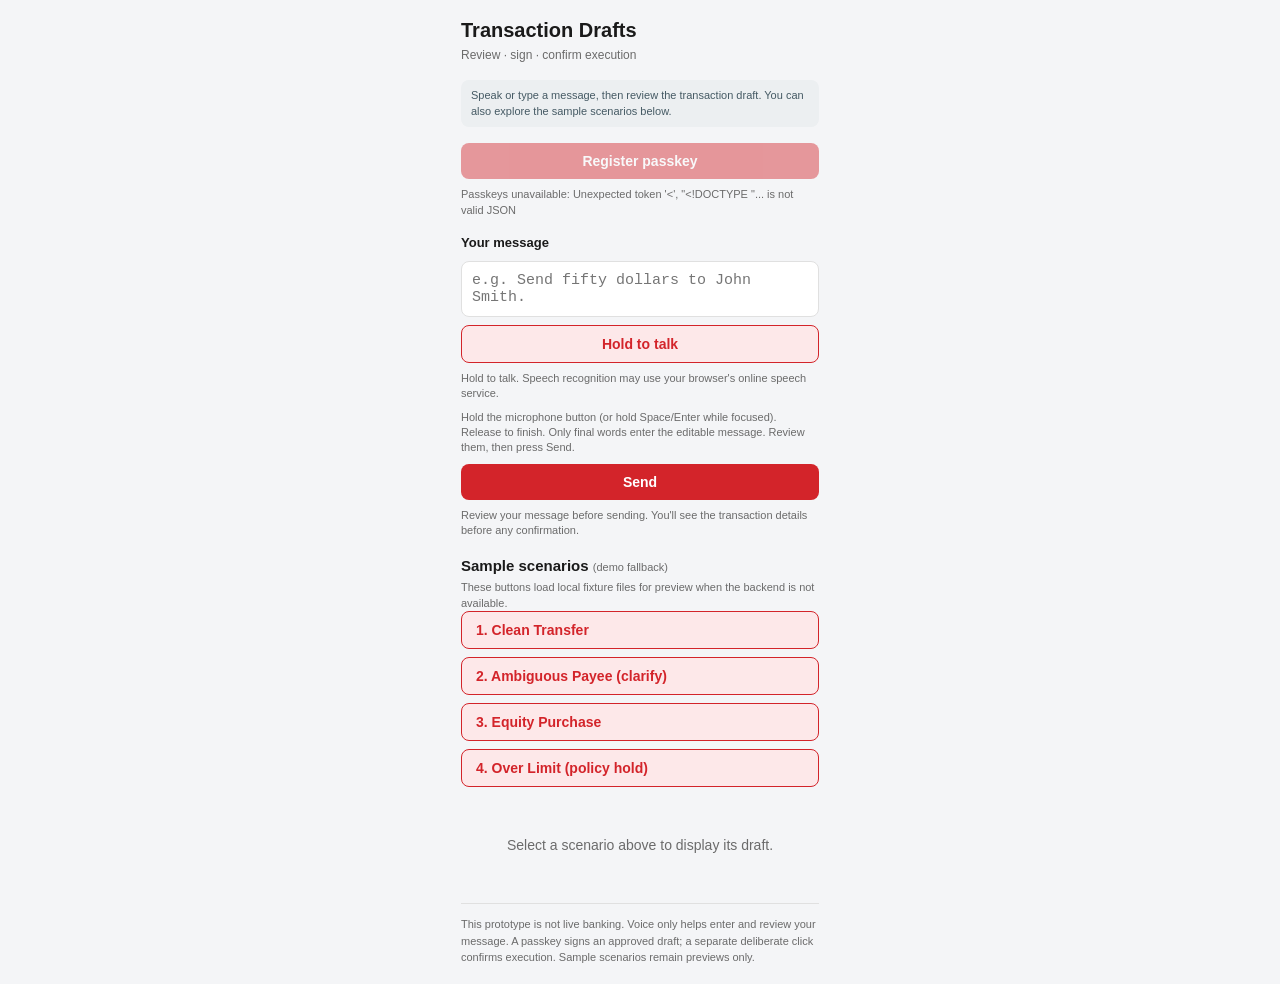
==== frontend/index.html @ ed1939ac "feat(webauthn): integrate browser passkeys and prevent signed-draft replay" ====
<!DOCTYPE html>
<html lang="en">
<head>
  <meta charset="UTF-8" />
  <meta name="viewport" content="width=device-width, initial-scale=1.0" />
  <title>DCTA Demo — Voice to Reviewed Transaction Drafts</title>
  <link rel="stylesheet" href="style.css" />
</head>
<body>

<div class="phone-frame">

  <!-- Header -->
  <header class="app-header">
    <h1>Transaction Drafts</h1>
    <p class="subtitle">Review · sign · confirm execution</p>
  </header>

  <!-- API status banner -->
  <div class="preview-banner" id="api-banner">
    Speak or type a message, then review the transaction draft.
    You can also explore the sample scenarios below.
  </div>

  <section class="input-section" aria-label="Passkey setup">
    <button type="button" id="register-passkey" class="btn btn-primary" disabled>Register passkey</button>
    <p id="passkey-status" class="hint" role="status">Checking passkey support…</p>
    <p id="validation-mode" class="preview-banner" role="status" hidden></p>
  </section>

  <!-- Text input -->
  <section class="input-section">
    <label for="text-input" class="input-label">Your message</label>
    <textarea id="text-input" rows="2" placeholder="e.g. Send fifty dollars to John Smith."></textarea>
    <button id="mic-btn" type="button" class="btn btn-voice" aria-describedby="voice-status voice-preview" aria-pressed="false">Hold to talk</button>
    <p id="voice-status" class="hint" role="status">Checking speech recognition support…</p>
    <p id="voice-preview" class="voice-preview" aria-live="polite" hidden></p>
    <p class="hint">Hold the microphone button (or hold Space/Enter while focused). Release to finish. Only final words enter the editable message. Review them, then press Send.</p>
    <button id="send-btn" class="btn btn-primary">Send</button>
    <p class="hint" id="input-hint">
      Review your message before sending. You'll see the transaction details before any confirmation.
    </p>
  </section>

  <!-- Sample scenario buttons (demo fallback) -->
  <section class="scenarios">
    <h2>Sample scenarios <span class="demo-label">(demo fallback)</span></h2>
    <p class="hint">These buttons load local fixture files for preview when the backend is not available.</p>
    <div class="scenario-buttons">
      <button class="btn btn-scenario" data-scenario="clean_transfer">1. Clean Transfer</button>
      <button class="btn btn-scenario" data-scenario="ambiguous_payee">2. Ambiguous Payee (clarify)</button>
      <button class="btn btn-scenario" data-scenario="equity_purchase">3. Equity Purchase</button>
      <button class="btn btn-scenario" data-scenario="over_limit">4. Over Limit (policy hold)</button>
    </div>
  </section>

  <!-- Draft display area -->
  <section id="draft-display" class="draft-display">
    <p class="placeholder">Select a scenario above to display its draft.</p>
  </section>

  <!-- Footer -->
  <footer class="app-footer">
    <p class="footer-note">
      This prototype is not live banking. Voice only helps enter and review
      your message. A passkey signs an approved draft; a separate deliberate
      click confirms execution. Sample scenarios remain previews only.
    </p>
  </footer>

</div>

<script src="js/canonical.js"></script>
<script src="js/voice.js"></script>
<script src="js/webauthn.js"></script>
<script src="app.js"></script>
</body>
</html>
---- frontend/style.css ----
/* ── DCTA frontend prototype styles ────────────────────────────
   Mobile-first, single screen, view-only. No framework, no build step.
   The .phone-frame caps width so the prototype looks like a phone.
────────────────────────────────────────────────────────────── */

* {
  box-sizing: border-box;
  margin: 0;
  padding: 0;
}

:root {
  --bg: #f4f5f7;
  --card-bg: #ffffff;
  --primary: #d3242a;      /* DBS red */
  --primary-dim: #fde8e9;
  --text: #1a1a1a;
  --text-muted: #6b6b6b;
  --border: #e0e0e0;
  --warn: #b8860b;
  --warn-bg: #fff8e1;
  --danger: #b00020;
  --danger-bg: #fdecee;
  --ok: #1b7a3d;
  --ok-bg: #e8f5e9;
  --radius: 12px;
  --mono: "SF Mono", "Fira Code", "Menlo", monospace;
}

body {
  font-family: -apple-system, BlinkMacSystemFont, "Segoe UI", Roboto,
    "Helvetica Neue", Arial, sans-serif;
  background: var(--bg);
  color: var(--text);
  line-height: 1.45;
  -webkit-font-smoothing: antialiased;
}

.phone-frame {
  max-width: 390px;        /* iPhone-ish width */
  min-height: 100vh;
  margin: 0 auto;
  background: var(--bg);
  display: flex;
  flex-direction: column;
  padding: 16px;
  gap: 16px;
}

/* Header */
.app-header h1 {
  font-size: 20px;
  font-weight: 700;
  color: var(--text);
}
.app-header .subtitle {
  font-size: 12px;
  color: var(--text-muted);
  margin-top: 2px;
}

/* Input section */
.input-section {
  display: flex;
  flex-direction: column;
  gap: 8px;
}
.input-label {
  font-size: 13px;
  font-weight: 600;
}
#text-input {
  width: 100%;
  border: 1px solid var(--border);
  border-radius: 8px;
  padding: 10px;
  font-size: 15px;
  resize: none;
  background: #fff;
  color: var(--text);
}
#text-input:focus {
  border-color: var(--primary);
  outline: 2px solid var(--primary);
  outline-offset: -1px;
}
#text-input:disabled { cursor: not-allowed; }

/* Buttons */
.btn {
  border: none;
  border-radius: 8px;
  padding: 10px 14px;
  font-size: 14px;
  font-weight: 600;
  cursor: pointer;
  transition: background 0.15s;
}
.btn:disabled {
  opacity: 0.45;
  cursor: not-allowed;
}
.btn-primary {
  background: var(--primary);
  color: #fff;
}
.btn-scenario {
  background: var(--primary-dim);
  color: var(--primary);
  border: 1px solid var(--primary);
  text-align: left;
}
.btn-scenario.active {
  background: var(--primary);
  color: #fff;
}

/* Scenarios */
.scenarios h2 {
  font-size: 15px;
  font-weight: 700;
  margin-bottom: 4px;
}
.scenario-buttons {
  display: flex;
  flex-direction: column;
  gap: 8px;
}

.hint {
  font-size: 11px;
  color: var(--text-muted);
  line-height: 1.4;
}
.hint code {
  font-family: var(--mono);
  font-size: 10.5px;
  background: #eceff1;
  padding: 1px 4px;
  border-radius: 3px;
}

/* Draft display */
.draft-display {
  flex: 1;
}
.draft-display .placeholder {
  text-align: center;
  color: var(--text-muted);
  font-size: 14px;
  padding: 32px 0;
}

/* Draft card */
.card {
  background: var(--card-bg);
  border-radius: var(--radius);
  padding: 16px;
  box-shadow: 0 1px 3px rgba(0,0,0,0.08);
  display: flex;
  flex-direction: column;
  gap: 12px;
}
.card-header {
  display: flex;
  justify-content: space-between;
  align-items: center;
  border-bottom: 1px solid var(--border);
  padding-bottom: 8px;
}
.card-header .intent {
  font-size: 14px;
  font-weight: 700;
  text-transform: uppercase;
  letter-spacing: 0.03em;
}
.card-header .draft-id {
  font-family: var(--mono);
  font-size: 10px;
  color: var(--text-muted);
}

.row {
  display: flex;
  justify-content: space-between;
  align-items: baseline;
  font-size: 14px;
}
.row .label {
  color: var(--text-muted);
  font-weight: 500;
}
.row .value {
  font-weight: 600;
  text-align: right;
  word-break: break-all;
}
.row .value.mono { font-family: var(--mono); font-size: 13px; }

.amount-row .value {
  font-size: 18px;
  font-weight: 700;
  color: var(--text);
}

.transcript {
  background: #fafafa;
  border-left: 3px solid var(--border);
  padding: 8px 10px;
  font-size: 13px;
  color: var(--text-muted);
  font-style: italic;
  border-radius: 0 6px 6px 0;
}

.meta {
  font-family: var(--mono);
  font-size: 10px;
  color: var(--text-muted);
  display: flex;
  flex-direction: column;
  gap: 2px;
  padding-top: 4px;
  border-top: 1px dashed var(--border);
}
.meta .hash-line {
  word-break: break-all;
}

/* Status badges */
.badge {
  display: inline-block;
  font-size: 11px;
  font-weight: 700;
  padding: 3px 8px;
  border-radius: 4px;
  text-transform: uppercase;
  letter-spacing: 0.03em;
}
.badge-preview { background: #eceff1; color: #455a64; }
.badge-warn { background: var(--warn-bg);  color: var(--warn); }
.badge-danger { background: var(--danger-bg); color: var(--danger); }

/* Demo label (scenario section) */
.demo-label {
  font-size: 11px;
  font-weight: 500;
  color: var(--text-muted);
  text-transform: none;
  letter-spacing: 0;
}

/* Error card */
.error-card {
  border: 2px solid var(--danger);
}
.error-card .hint {
  margin-top: 4px;
}

/* Action bar (disabled) */
.action-bar {
  display: flex;
  gap: 8px;
  margin-top: 4px;
}
.btn-action {
  flex: 1;
  background: #e0e0e0;
  color: var(--text-muted);
  cursor: not-allowed;
}

/* Clarification UI */
.clarify-card {
  border: 2px solid var(--warn);
}
.clarify-prompt {
  font-size: 14px;
  font-weight: 700;
}
.clarify-list {
  display: flex;
  flex-direction: column;
  gap: 8px;
}

/* Payee candidate buttons (real <button> elements) */
.candidate-btn {
  display: flex;
  align-items: center;
  gap: 8px;
  border: 1px solid var(--border);
  border-radius: 8px;
  padding: 10px 12px;
  background: #fff;
  cursor: pointer;
  font: inherit;
  text-align: left;
  transition: border-color 0.15s, background 0.15s;
}
.candidate-btn:hover,
.candidate-btn:focus-visible {
  border-color: var(--primary);
  background: var(--primary-dim);
  outline: 2px solid var(--primary);
  outline-offset: -1px;
}
.candidate-btn.selected {
  border-color: var(--primary);
  background: var(--primary-dim);
}
.candidate-btn .candidate-name {
  flex: 1;
  font-weight: 600;
  font-size: 15px;
}
.candidate-btn .candidate-acct {
  font-family: var(--mono);
  font-size: 12px;
  color: var(--text-muted);
}
.candidate-btn .candidate-check {
  color: var(--primary);
  font-weight: 700;
  display: none;
}

/* Payee search field */
.payee-search {
  display: flex;
  flex-direction: column;
  gap: 4px;
}
.filter-input {
  width: 100%;
  border: 1px solid var(--border);
  border-radius: 8px;
  padding: 8px 10px;
  font-size: 14px;
  background: #fff;
}
.filter-input:focus {
  border-color: var(--primary);
  outline: 2px solid var(--primary);
  outline-offset: -1px;
}
.no-match {
  font-size: 13px;
  color: var(--text-muted);
  text-align: center;
  padding: 8px;
}
/* Ensure the `hidden` attribute overrides any display rule
   (browsers honour hidden natively, but being explicit avoids
   flex/display conflicts on .clarify-list and .no-match). */
[hidden] { display: none !important; }

/* Preview banner (page-wide) */
.preview-banner {
  background: #eceff1;
  border-radius: 8px;
  padding: 8px 10px;
  font-size: 11px;
  color: #455a64;
  line-height: 1.4;
}

/* Expiry notice */
.expiry-notice {
  background: var(--warn-bg);
  border-radius: 6px;
  padding: 6px 8px;
  font-size: 11px;
  color: var(--warn);
  line-height: 1.4;
}

/* Technical details (collapsible) */
.tech-details {
  border-top: 1px dashed var(--border);
  padding-top: 8px;
}
.tech-details summary {
  font-size: 12px;
  font-weight: 600;
  color: var(--text-muted);
  cursor: pointer;
}
.tech-details summary:hover {
  color: var(--text);
}
.tech-details[open] summary {
  margin-bottom: 8px;
}

/* Policy hold card */
.policy-hold {
  background: var(--warn-bg);
  border-radius: 8px;
  padding: 10px 12px;
  font-size: 13px;
  color: var(--warn);
  font-weight: 500;
}

/* Account-display note */
.acct-note {
  font-size: 11px;
  color: var(--text-muted);
  background: #eceff1;
  border-radius: 6px;
  padding: 6px 8px;
}

/* Footer */
.app-footer {
  border-top: 1px solid var(--border);
  padding-top: 12px;
}
.footer-note {
  font-size: 11px;
  color: var(--text-muted);
  line-height: 1.5;
}
.footer-note code {
  font-family: var(--mono);
  font-size: 10px;
}

/* Items summary line (multi-intent response) */
.items-summary {
  font-size: 12px;
  color: var(--text-muted);
  margin-bottom: 8px;
  padding: 0 4px;
}

/* Question item card (no draft exists yet) */
.question-card .question-text {
  font-size: 15px;
  line-height: 1.5;
  padding: 12px 16px;
  background: var(--warn-bg);
  border-radius: 8px;
  margin: 8px 0;
  color: var(--text);
}
.question-card .hint {
  font-size: 11px;
  color: var(--text-muted);
  margin: 8px 0;
}

/* ── Payee clarification actions ─────────────────────────── */
.clarify-actions {
  display: flex;
  gap: 8px;
}
.clarify-confirm-btn {
  flex: 1;
}
/* Loading state for confirm button */
.clarify-confirm-btn:disabled {
  opacity: 0.55;
}

/* Clarify status area (loading / error messages) */
.clarify-status {
  border-radius: 8px;
  padding: 10px 12px;
  font-size: 13px;
  line-height: 1.45;
  margin: 4px 0;
}
.clarify-status.clarify-loading {
  background: #eceff1;
  color: #455a64;
}
.clarify-status.clarify-error {
  background: var(--danger-bg);
  color: var(--danger);
  border: 1px solid var(--danger);
}

/* Voice input and explicit read-back */
.btn-voice { background: var(--primary-dim); color: var(--primary); border: 1px solid var(--primary); }
#mic-btn { touch-action: none; user-select: none; -webkit-user-select: none; }
#mic-btn[aria-pressed="true"] { background: var(--primary); color: white; }
.btn:focus-visible { outline: 2px solid var(--primary); outline-offset: 3px; }
.voice-preview { font-size: 13px; padding: 8px 10px; background: #eceff1; color: #455a64; border-radius: 8px; }
.readback-controls { border-top: 1px solid var(--border); padding-top: 10px; display: flex; flex-direction: column; gap: 6px; }

.tech-details pre { white-space: pre-wrap; overflow-wrap: anywhere; font-size: 11px; }
.passkey-card-status { padding: 8px 0; }
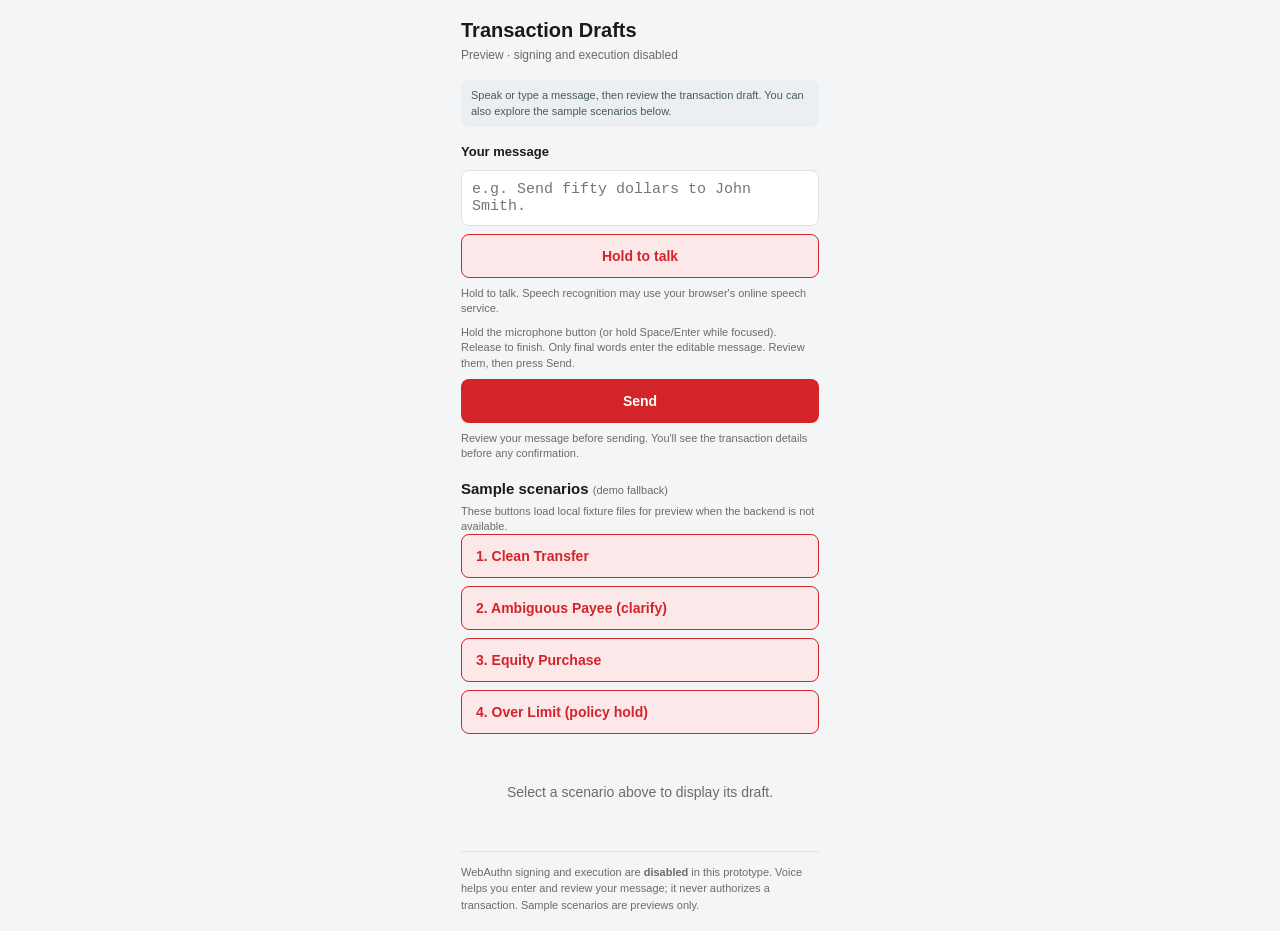
==== commit e8e4b331: "feat(frontend): speak offered ambiguity questions and read back clarified drafts" ====
--- a/frontend/index.html
+++ b/frontend/index.html
@@ -13,7 +13,7 @@
   <!-- Header -->
   <header class="app-header">
     <h1>Transaction Drafts</h1>
-    <p class="subtitle">Review · sign · confirm execution</p>
+    <p class="subtitle">Preview · signing and execution disabled</p>
   </header>
 
   <!-- API status banner -->
@@ -21,12 +21,6 @@
     Speak or type a message, then review the transaction draft.
     You can also explore the sample scenarios below.
   </div>
-
-  <section class="input-section" aria-label="Passkey setup">
-    <button type="button" id="register-passkey" class="btn btn-primary" disabled>Register passkey</button>
-    <p id="passkey-status" class="hint" role="status">Checking passkey support…</p>
-    <p id="validation-mode" class="preview-banner" role="status" hidden></p>
-  </section>
 
   <!-- Text input -->
   <section class="input-section">
@@ -62,9 +56,9 @@
   <!-- Footer -->
   <footer class="app-footer">
     <p class="footer-note">
-      This prototype is not live banking. Voice only helps enter and review
-      your message. A passkey signs an approved draft; a separate deliberate
-      click confirms execution. Sample scenarios remain previews only.
+      WebAuthn signing and execution are <strong>disabled</strong> in this
+      prototype. Voice helps you enter and review your message; it never
+      authorizes a transaction. Sample scenarios are previews only.
     </p>
   </footer>
 
@@ -72,7 +66,7 @@
 
 <script src="js/canonical.js"></script>
 <script src="js/voice.js"></script>
-<script src="js/webauthn.js"></script>
+<script src="js/ambiguity.js"></script>
 <script src="app.js"></script>
 </body>
 </html>
--- a/frontend/style.css
+++ b/frontend/style.css
@@ -491,5 +491,8 @@
 .voice-preview { font-size: 13px; padding: 8px 10px; background: #eceff1; color: #455a64; border-radius: 8px; }
 .readback-controls { border-top: 1px solid var(--border); padding-top: 10px; display: flex; flex-direction: column; gap: 6px; }
 
-.tech-details pre { white-space: pre-wrap; overflow-wrap: anywhere; font-size: 11px; }
-.passkey-card-status { padding: 8px 0; }
+/* Keep primary, microphone, scenario and payee controls easy to tap on mobile. */
+.btn, .candidate-btn { min-height: 44px; }
+
+.ambiguity-voice { display: flex; flex-direction: column; gap: 6px; }
+.ambiguity-voice .clarify-actions { flex-wrap: wrap; }
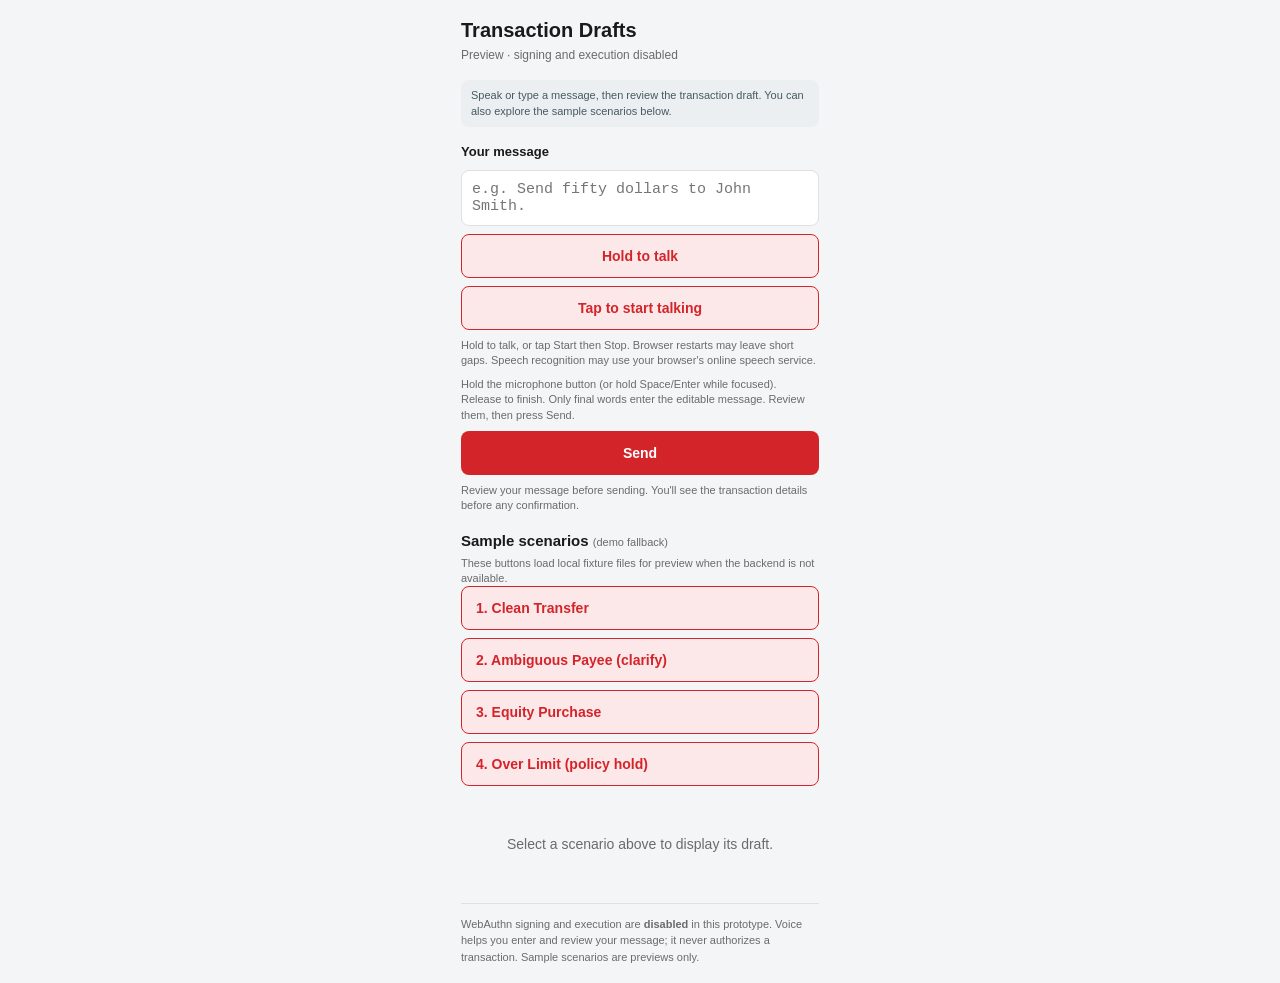
==== commit 343bfd77: "feat(frontend): queue conversation audio and restart held recognition" ====
--- a/frontend/index.html
+++ b/frontend/index.html
@@ -27,6 +27,7 @@
     <label for="text-input" class="input-label">Your message</label>
     <textarea id="text-input" rows="2" placeholder="e.g. Send fifty dollars to John Smith."></textarea>
     <button id="mic-btn" type="button" class="btn btn-voice" aria-describedby="voice-status voice-preview" aria-pressed="false">Hold to talk</button>
+    <button id="mic-toggle-btn" type="button" class="btn btn-voice" aria-describedby="voice-status voice-preview" aria-pressed="false">Tap to start talking</button>
     <p id="voice-status" class="hint" role="status">Checking speech recognition support…</p>
     <p id="voice-preview" class="voice-preview" aria-live="polite" hidden></p>
     <p class="hint">Hold the microphone button (or hold Space/Enter while focused). Release to finish. Only final words enter the editable message. Review them, then press Send.</p>
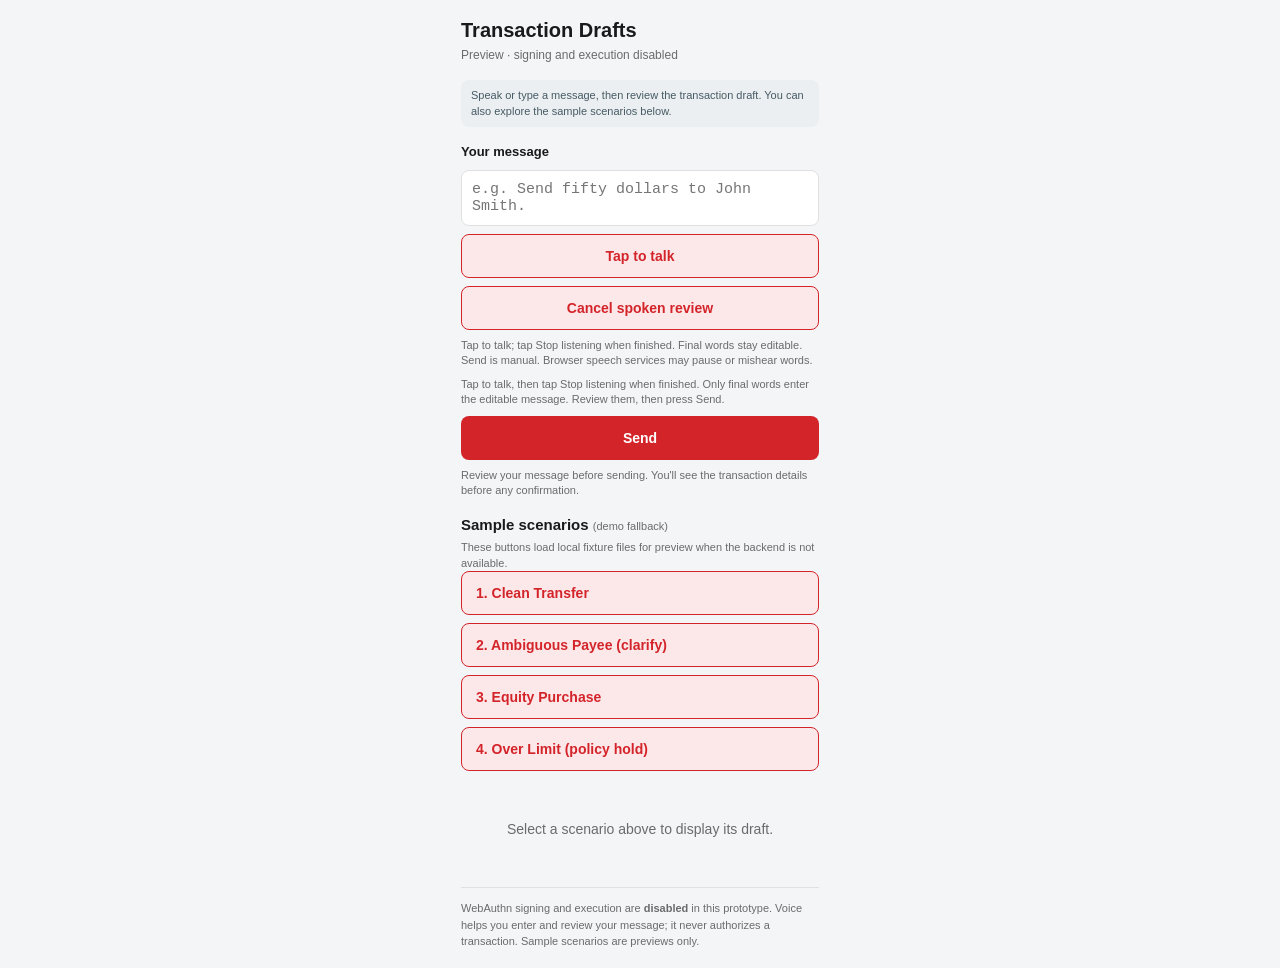
==== commit 0777d20a: "fix(frontend): coordinate tap voice input and clarification review" ====
--- a/frontend/index.html
+++ b/frontend/index.html
@@ -26,11 +26,11 @@
   <section class="input-section">
     <label for="text-input" class="input-label">Your message</label>
     <textarea id="text-input" rows="2" placeholder="e.g. Send fifty dollars to John Smith."></textarea>
-    <button id="mic-btn" type="button" class="btn btn-voice" aria-describedby="voice-status voice-preview" aria-pressed="false">Hold to talk</button>
-    <button id="mic-toggle-btn" type="button" class="btn btn-voice" aria-describedby="voice-status voice-preview" aria-pressed="false">Tap to start talking</button>
+    <button id="mic-btn" type="button" class="btn btn-voice" aria-describedby="voice-status voice-preview" aria-pressed="false">Tap to talk</button>
+    <button id="cancel-spoken-review" type="button" class="btn btn-voice">Cancel spoken review</button>
     <p id="voice-status" class="hint" role="status">Checking speech recognition support…</p>
     <p id="voice-preview" class="voice-preview" aria-live="polite" hidden></p>
-    <p class="hint">Hold the microphone button (or hold Space/Enter while focused). Release to finish. Only final words enter the editable message. Review them, then press Send.</p>
+    <p class="hint">Tap to talk, then tap Stop listening when finished. Only final words enter the editable message. Review them, then press Send.</p>
     <button id="send-btn" class="btn btn-primary">Send</button>
     <p class="hint" id="input-hint">
       Review your message before sending. You'll see the transaction details before any confirmation.
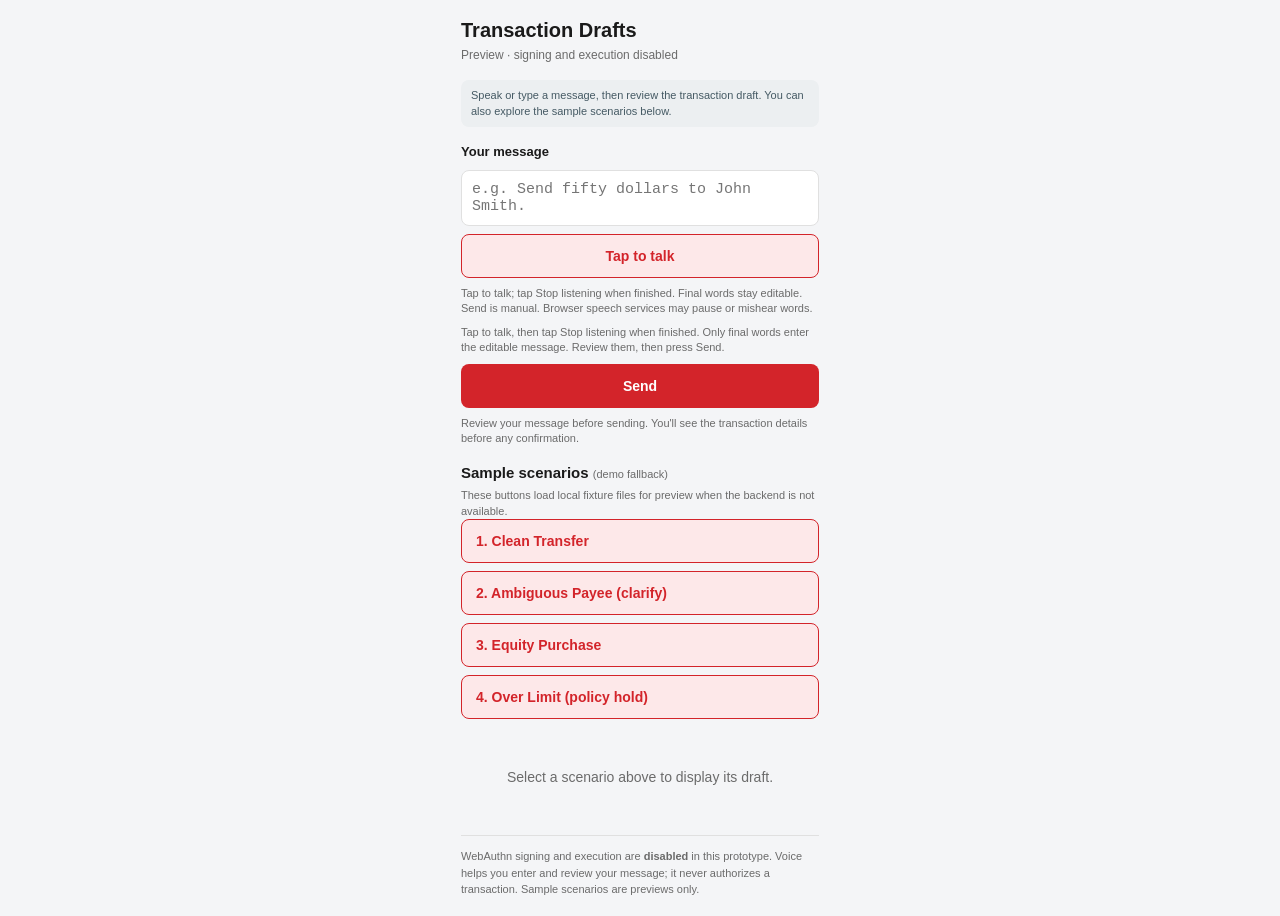
==== commit 6cebed17: "fix(frontend): remove prominent spoken review cancellation control" ====
--- a/frontend/index.html
+++ b/frontend/index.html
@@ -27,7 +27,6 @@
     <label for="text-input" class="input-label">Your message</label>
     <textarea id="text-input" rows="2" placeholder="e.g. Send fifty dollars to John Smith."></textarea>
     <button id="mic-btn" type="button" class="btn btn-voice" aria-describedby="voice-status voice-preview" aria-pressed="false">Tap to talk</button>
-    <button id="cancel-spoken-review" type="button" class="btn btn-voice">Cancel spoken review</button>
     <p id="voice-status" class="hint" role="status">Checking speech recognition support…</p>
     <p id="voice-preview" class="voice-preview" aria-live="polite" hidden></p>
     <p class="hint">Tap to talk, then tap Stop listening when finished. Only final words enter the editable message. Review them, then press Send.</p>
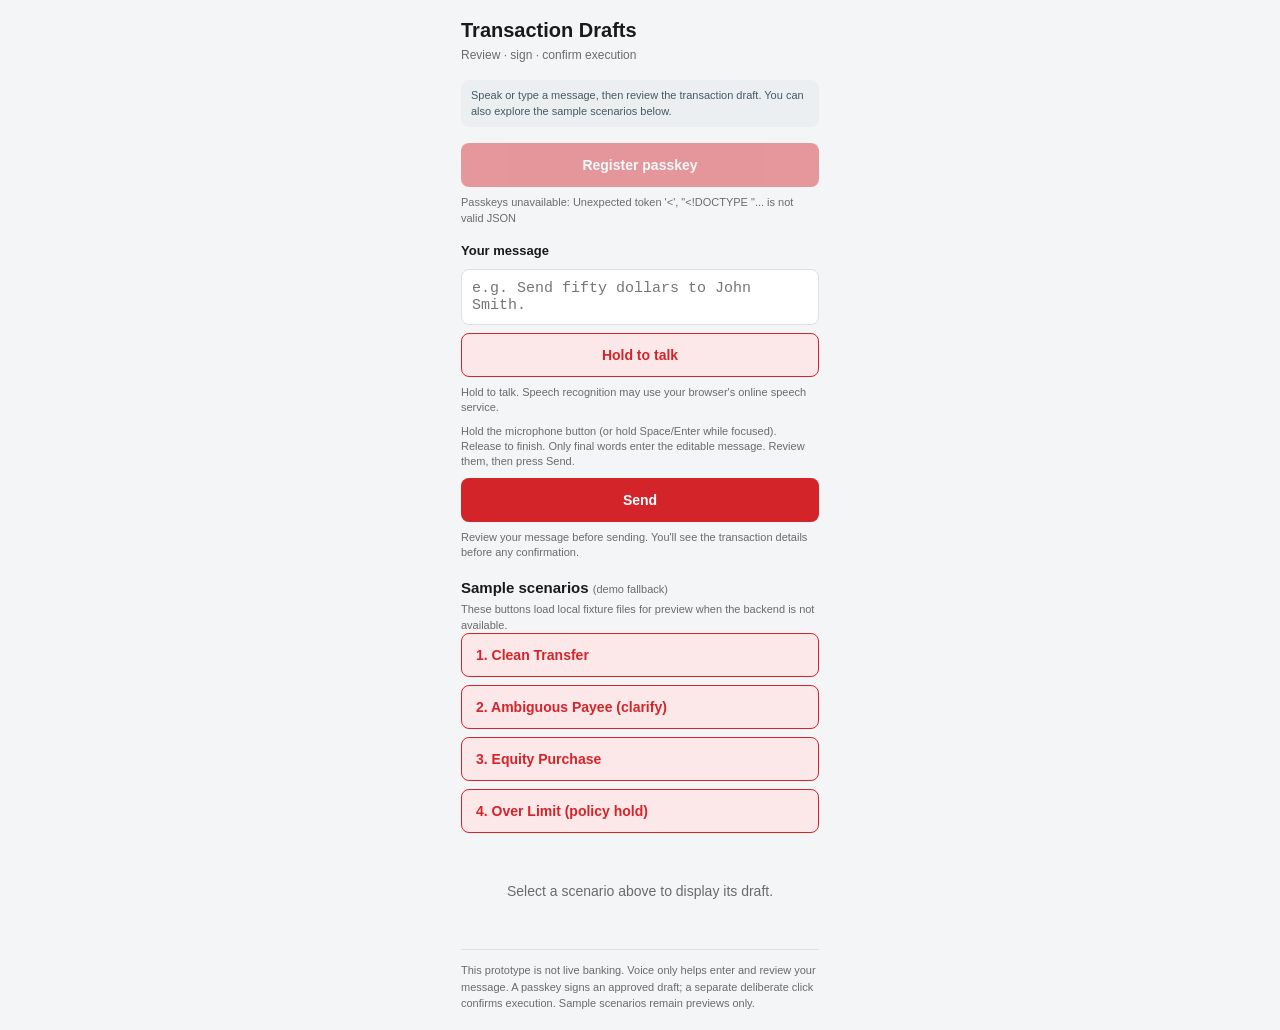
==== commit 79c97124: "merge main: preserve voice and passkey frontend integration" ====
--- a/frontend/index.html
+++ b/frontend/index.html
@@ -13,7 +13,7 @@
   <!-- Header -->
   <header class="app-header">
     <h1>Transaction Drafts</h1>
-    <p class="subtitle">Preview · signing and execution disabled</p>
+    <p class="subtitle">Review · sign · confirm execution</p>
   </header>
 
   <!-- API status banner -->
@@ -22,14 +22,20 @@
     You can also explore the sample scenarios below.
   </div>
 
+  <section class="input-section" aria-label="Passkey setup">
+    <button type="button" id="register-passkey" class="btn btn-primary" disabled>Register passkey</button>
+    <p id="passkey-status" class="hint" role="status">Checking passkey support…</p>
+    <p id="validation-mode" class="preview-banner" role="status" hidden></p>
+  </section>
+
   <!-- Text input -->
   <section class="input-section">
     <label for="text-input" class="input-label">Your message</label>
     <textarea id="text-input" rows="2" placeholder="e.g. Send fifty dollars to John Smith."></textarea>
-    <button id="mic-btn" type="button" class="btn btn-voice" aria-describedby="voice-status voice-preview" aria-pressed="false">Tap to talk</button>
+    <button id="mic-btn" type="button" class="btn btn-voice" aria-describedby="voice-status voice-preview" aria-pressed="false">Hold to talk</button>
     <p id="voice-status" class="hint" role="status">Checking speech recognition support…</p>
     <p id="voice-preview" class="voice-preview" aria-live="polite" hidden></p>
-    <p class="hint">Tap to talk, then tap Stop listening when finished. Only final words enter the editable message. Review them, then press Send.</p>
+    <p class="hint">Hold the microphone button (or hold Space/Enter while focused). Release to finish. Only final words enter the editable message. Review them, then press Send.</p>
     <button id="send-btn" class="btn btn-primary">Send</button>
     <p class="hint" id="input-hint">
       Review your message before sending. You'll see the transaction details before any confirmation.
@@ -56,9 +62,9 @@
   <!-- Footer -->
   <footer class="app-footer">
     <p class="footer-note">
-      WebAuthn signing and execution are <strong>disabled</strong> in this
-      prototype. Voice helps you enter and review your message; it never
-      authorizes a transaction. Sample scenarios are previews only.
+      This prototype is not live banking. Voice only helps enter and review
+      your message. A passkey signs an approved draft; a separate deliberate
+      click confirms execution. Sample scenarios remain previews only.
     </p>
   </footer>
 
@@ -66,6 +72,7 @@
 
 <script src="js/canonical.js"></script>
 <script src="js/voice.js"></script>
+<script src="js/webauthn.js"></script>
 <script src="js/ambiguity.js"></script>
 <script src="app.js"></script>
 </body>
--- a/frontend/style.css
+++ b/frontend/style.css
@@ -491,6 +491,8 @@
 .voice-preview { font-size: 13px; padding: 8px 10px; background: #eceff1; color: #455a64; border-radius: 8px; }
 .readback-controls { border-top: 1px solid var(--border); padding-top: 10px; display: flex; flex-direction: column; gap: 6px; }
 
+.tech-details pre { white-space: pre-wrap; overflow-wrap: anywhere; font-size: 11px; }
+.passkey-card-status { padding: 8px 0; }
 /* Keep primary, microphone, scenario and payee controls easy to tap on mobile. */
 .btn, .candidate-btn { min-height: 44px; }
 
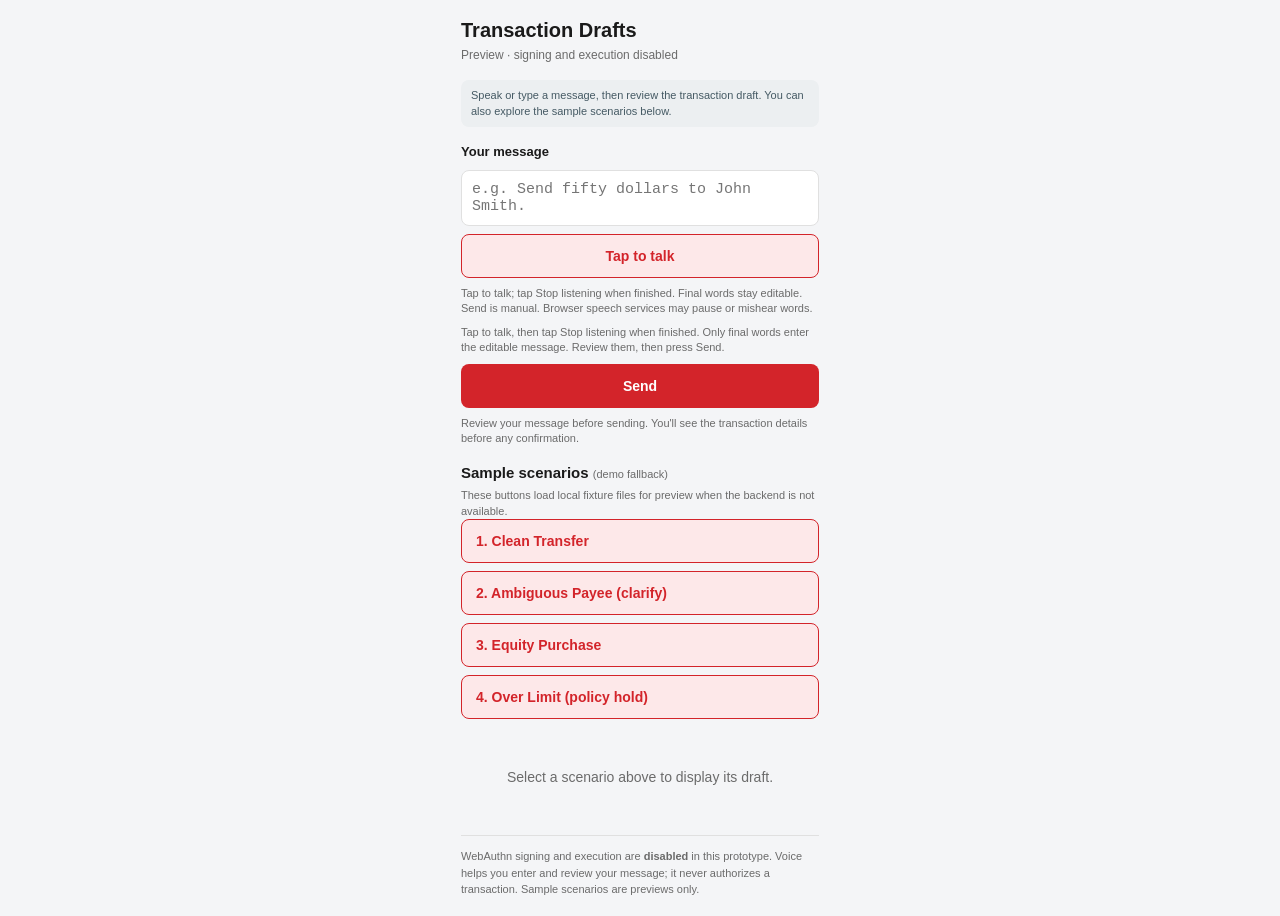
==== commit 71cca3ac: "Merge pull request #36 from YeahYeahYeahsPlacebo/feature/member2-conversation-followup feat(frontend" ====
--- a/frontend/index.html
+++ b/frontend/index.html
@@ -13,7 +13,7 @@
   <!-- Header -->
   <header class="app-header">
     <h1>Transaction Drafts</h1>
-    <p class="subtitle">Review · sign · confirm execution</p>
+    <p class="subtitle">Preview · signing and execution disabled</p>
   </header>
 
   <!-- API status banner -->
@@ -22,20 +22,14 @@
     You can also explore the sample scenarios below.
   </div>
 
-  <section class="input-section" aria-label="Passkey setup">
-    <button type="button" id="register-passkey" class="btn btn-primary" disabled>Register passkey</button>
-    <p id="passkey-status" class="hint" role="status">Checking passkey support…</p>
-    <p id="validation-mode" class="preview-banner" role="status" hidden></p>
-  </section>
-
   <!-- Text input -->
   <section class="input-section">
     <label for="text-input" class="input-label">Your message</label>
     <textarea id="text-input" rows="2" placeholder="e.g. Send fifty dollars to John Smith."></textarea>
-    <button id="mic-btn" type="button" class="btn btn-voice" aria-describedby="voice-status voice-preview" aria-pressed="false">Hold to talk</button>
+    <button id="mic-btn" type="button" class="btn btn-voice" aria-describedby="voice-status voice-preview" aria-pressed="false">Tap to talk</button>
     <p id="voice-status" class="hint" role="status">Checking speech recognition support…</p>
     <p id="voice-preview" class="voice-preview" aria-live="polite" hidden></p>
-    <p class="hint">Hold the microphone button (or hold Space/Enter while focused). Release to finish. Only final words enter the editable message. Review them, then press Send.</p>
+    <p class="hint">Tap to talk, then tap Stop listening when finished. Only final words enter the editable message. Review them, then press Send.</p>
     <button id="send-btn" class="btn btn-primary">Send</button>
     <p class="hint" id="input-hint">
       Review your message before sending. You'll see the transaction details before any confirmation.
@@ -62,9 +56,9 @@
   <!-- Footer -->
   <footer class="app-footer">
     <p class="footer-note">
-      This prototype is not live banking. Voice only helps enter and review
-      your message. A passkey signs an approved draft; a separate deliberate
-      click confirms execution. Sample scenarios remain previews only.
+      WebAuthn signing and execution are <strong>disabled</strong> in this
+      prototype. Voice helps you enter and review your message; it never
+      authorizes a transaction. Sample scenarios are previews only.
     </p>
   </footer>
 
@@ -72,7 +66,6 @@
 
 <script src="js/canonical.js"></script>
 <script src="js/voice.js"></script>
-<script src="js/webauthn.js"></script>
 <script src="js/ambiguity.js"></script>
 <script src="app.js"></script>
 </body>
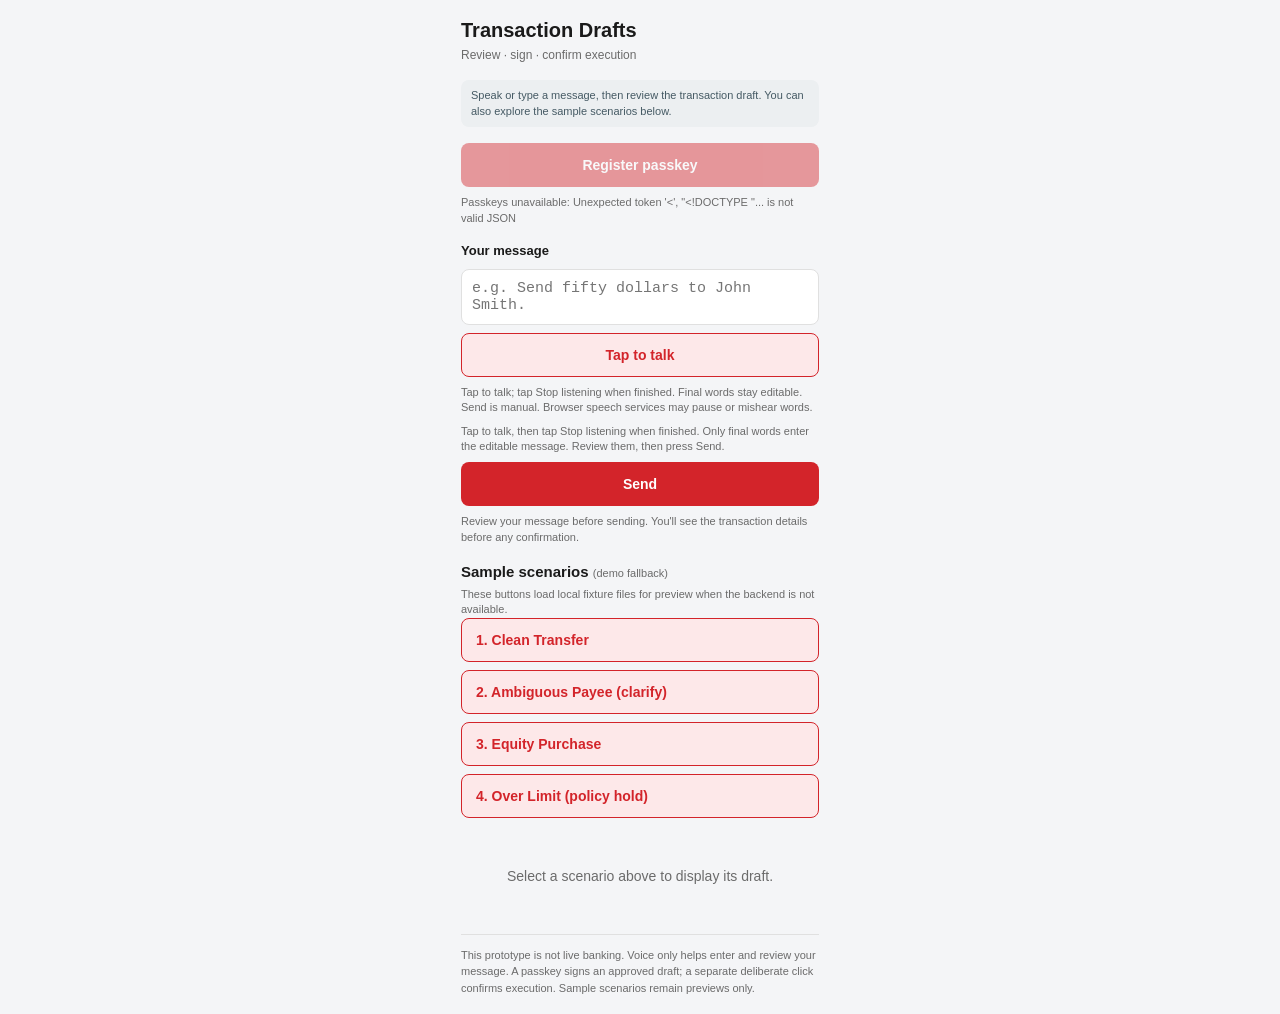
==== commit 1591ec28: "merge main: preserve tap clarification and WebAuthn signing" ====
--- a/frontend/index.html
+++ b/frontend/index.html
@@ -13,7 +13,7 @@
   <!-- Header -->
   <header class="app-header">
     <h1>Transaction Drafts</h1>
-    <p class="subtitle">Preview · signing and execution disabled</p>
+    <p class="subtitle">Review · sign · confirm execution</p>
   </header>
 
   <!-- API status banner -->
@@ -21,6 +21,12 @@
     Speak or type a message, then review the transaction draft.
     You can also explore the sample scenarios below.
   </div>
+
+  <section class="input-section" aria-label="Passkey setup">
+    <button type="button" id="register-passkey" class="btn btn-primary" disabled>Register passkey</button>
+    <p id="passkey-status" class="hint" role="status">Checking passkey support…</p>
+    <p id="validation-mode" class="preview-banner" role="status" hidden></p>
+  </section>
 
   <!-- Text input -->
   <section class="input-section">
@@ -56,9 +62,9 @@
   <!-- Footer -->
   <footer class="app-footer">
     <p class="footer-note">
-      WebAuthn signing and execution are <strong>disabled</strong> in this
-      prototype. Voice helps you enter and review your message; it never
-      authorizes a transaction. Sample scenarios are previews only.
+      This prototype is not live banking. Voice only helps enter and review
+      your message. A passkey signs an approved draft; a separate deliberate
+      click confirms execution. Sample scenarios remain previews only.
     </p>
   </footer>
 
@@ -66,6 +72,7 @@
 
 <script src="js/canonical.js"></script>
 <script src="js/voice.js"></script>
+<script src="js/webauthn.js"></script>
 <script src="js/ambiguity.js"></script>
 <script src="app.js"></script>
 </body>
